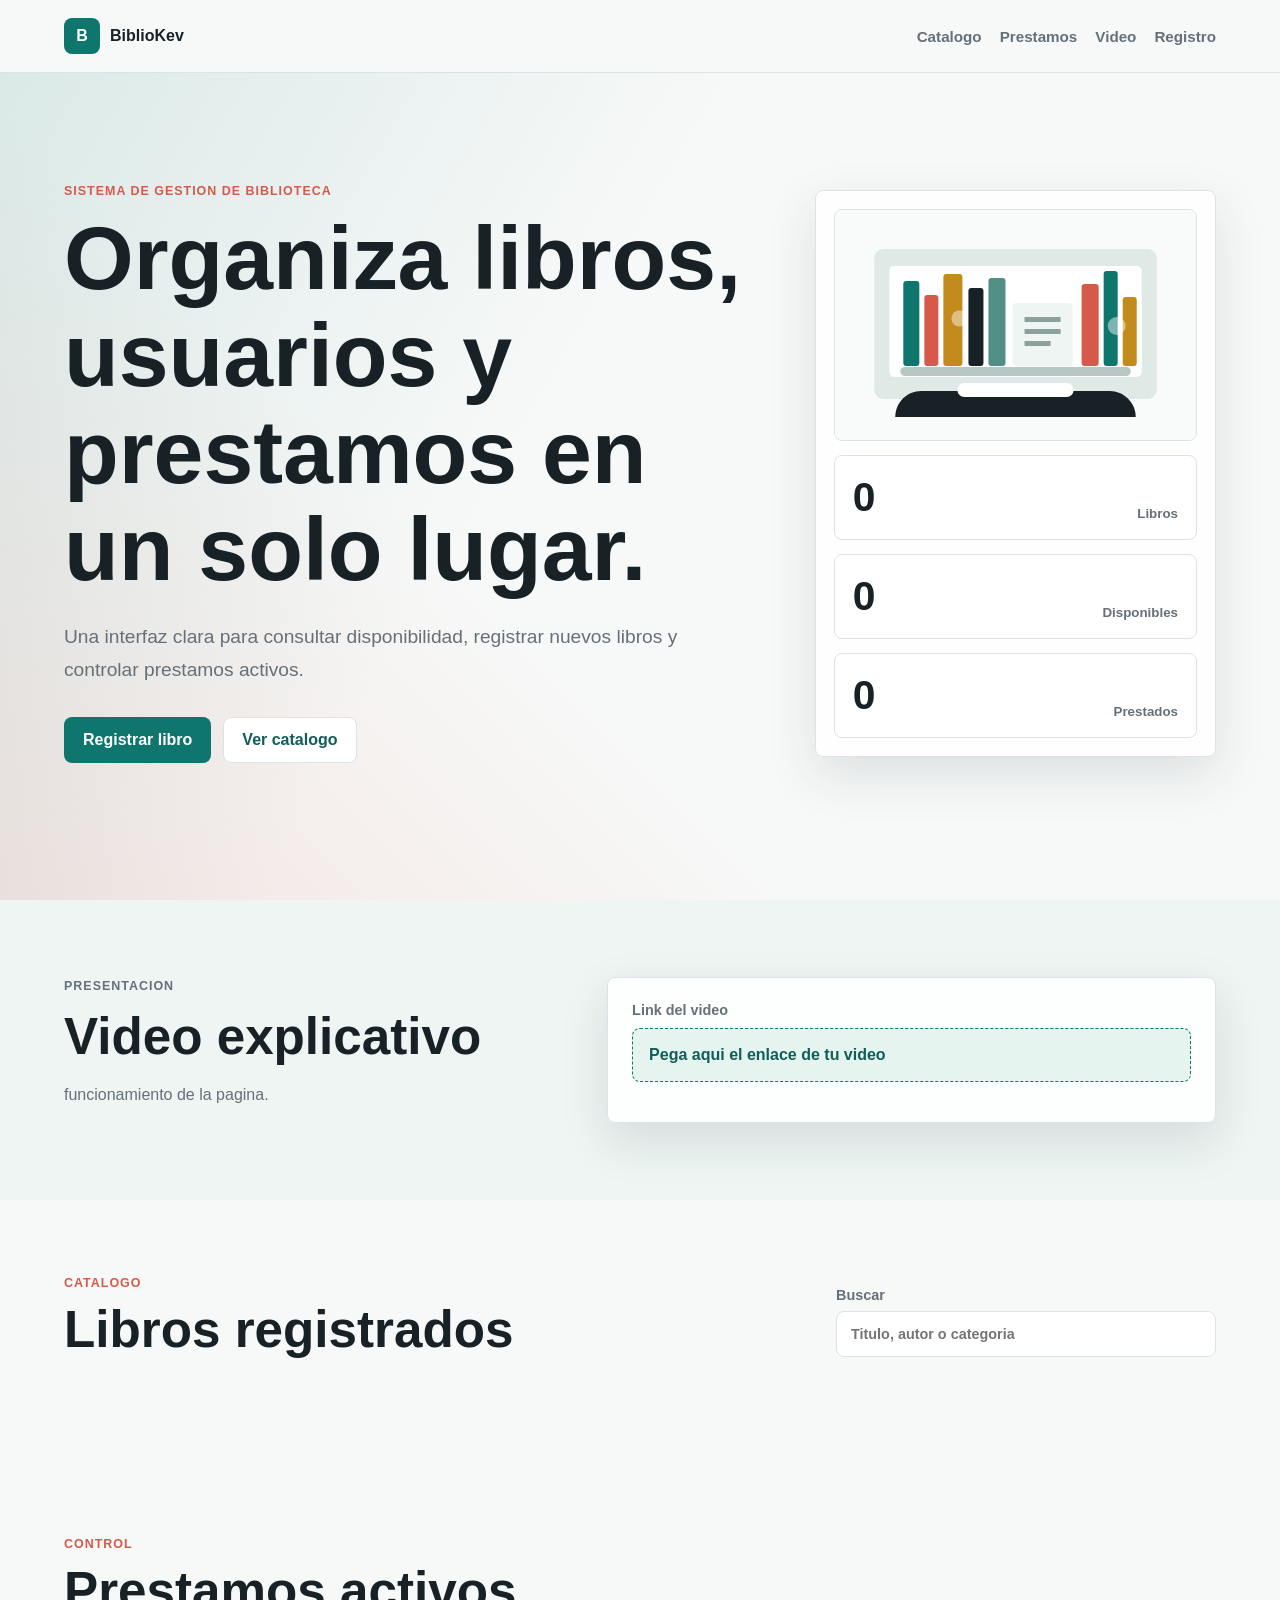
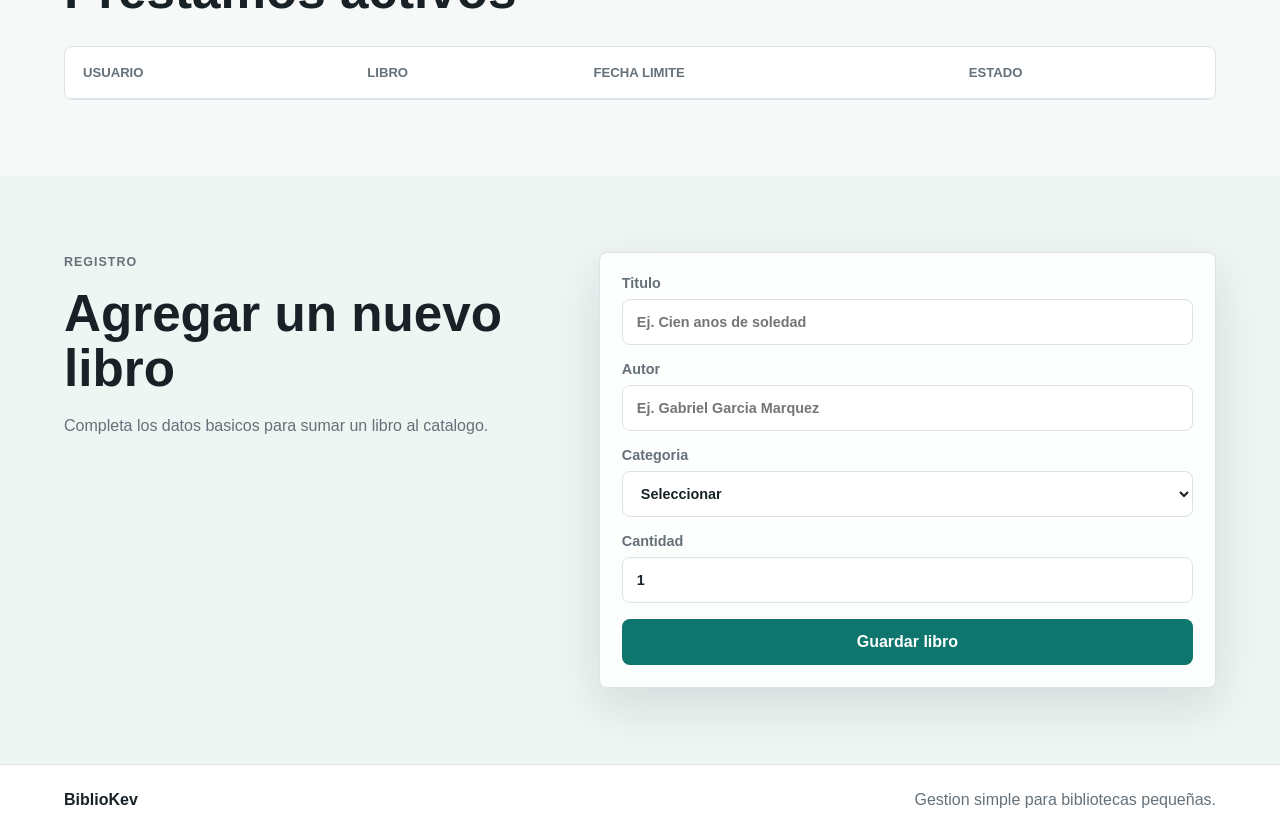
==== Index.html @ 70bfcc50 "daw" ====
<!DOCTYPE html>
<html lang="es">
<head>
  <meta charset="UTF-8">
  <meta name="viewport" content="width=device-width, initial-scale=1.0">
  <title>BiblioKev</title>
  <link rel="stylesheet" href="Estilos.css">
</head>
<body>
  <header class="topbar">
    <a class="brand" href="#">
      <span class="brand-mark">B</span>
      <span>BiblioKev</span>
    </a>
    <nav class="nav">
      <a href="#catalogo">Catalogo</a>
      <a href="#prestamos">Prestamos</a>
      <a href="#video">Video</a>
      <a href="#registro">Registro</a>
    </nav>
  </header>

  <main>
    <section class="hero">
      <div class="hero-content">
        <p class="eyebrow">Sistema de gestion de biblioteca</p>
        <h1>Organiza libros, usuarios y prestamos en un solo lugar.</h1>
        <p class="hero-copy">
          Una interfaz clara para consultar disponibilidad, registrar nuevos libros y controlar prestamos activos.
        </p>
        <div class="hero-actions">
          <a class="button primary" href="#registro">Registrar libro</a>
          <a class="button secondary" href="#catalogo">Ver catalogo</a>
        </div>
      </div>

      <div class="hero-panel">
        <img class="hero-visual" src="assets/library-shelf.svg" alt="Estanteria con libros organizados">
        <div class="metric">
          <span id="totalLibros">0</span>
          <small>Libros</small>
        </div>
        <div class="metric">
          <span id="disponibles">0</span>
          <small>Disponibles</small>
        </div>
        <div class="metric">
          <span id="prestados">0</span>
          <small>Prestados</small>
        </div>
      </div>
    </section>

    <section class="section video-section" id="video">
      <div class="video-copy">
        <p class="eyebrow">Presentacion</p>
        <h2>Video explicativo</h2>
        <p>
          funcionamiento de la pagina.
        </p>
      </div>
      <div class="video-link-box">
        <span class="video-label">Link del video</span>
        <a class="video-link" href="#" target="_blank" rel="noopener">
          Pega aqui el enlace de tu video
        </a>
        
          
        </p>
      </div>
    </section>

    <section class="section" id="catalogo">
      <div class="section-heading">
        <div>
          <p class="eyebrow">Catalogo</p>
          <h2>Libros registrados</h2>
        </div>
        <label class="search">
          <span>Buscar</span>
          <input id="busqueda" type="search" placeholder="Titulo, autor o categoria">
        </label>
      </div>
      <div class="book-grid" id="listaLibros"></div>
    </section>

    <section class="split-section" id="prestamos">
      <div class="section-heading compact">
        <div>
          <p class="eyebrow">Control</p>
          <h2>Prestamos activos</h2>
        </div>
      </div>
      <div class="table-wrap">
        <table>
          <thead>
            <tr>
              <th>Usuario</th>
              <th>Libro</th>
              <th>Fecha limite</th>
              <th>Estado</th>
            </tr>
          </thead>
          <tbody id="tablaPrestamos"></tbody>
        </table>
      </div>
    </section>

    <section class="form-section" id="registro">
      <div class="form-copy">
        <p class="eyebrow">Registro</p>
        <h2>Agregar un nuevo libro</h2>
        <p>Completa los datos basicos para sumar un libro al catalogo.</p>
      </div>

      <form id="formLibro" class="book-form">
        <label>
          Titulo
          <input name="titulo" type="text" placeholder="Ej. Cien anos de soledad" required>
        </label>
        <label>
          Autor
          <input name="autor" type="text" placeholder="Ej. Gabriel Garcia Marquez" required>
        </label>
        <label>
          Categoria
          <select name="categoria" required>
            <option value="">Seleccionar</option>
            <option>Novela</option>
            <option>Ciencia</option>
            <option>Historia</option>
            <option>Tecnologia</option>
            <option>Infantil</option>
          </select>
        </label>
        <label>
          Cantidad
          <input name="cantidad" type="number" min="1" value="1" required>
        </label>
        <button class="button primary" type="submit">Guardar libro</button>
      </form>
    </section>
  </main>

  <footer class="footer">
    <span>BiblioKev</span>
    <span>Gestion simple para bibliotecas pequeñas.</span>
  </footer>

  <script src="biblioteca.js"></script>
</body>
</html>
---- Estilos.css ----
:root {
  --ink: #172126;
  --muted: #657078;
  --line: #dce3e8;
  --paper: #f7f9f8;
  --white: #ffffff;
  --teal: #0f766e;
  --teal-dark: #115e59;
  --coral: #d65a4a;
  --gold: #c38a1c;
  --green-soft: #e5f4ef;
  --red-soft: #fbe9e5;
  --shadow: 0 18px 50px rgba(26, 43, 49, 0.12);
}

* {
  box-sizing: border-box;
}

html {
  scroll-behavior: smooth;
}

body {
  margin: 0;
  color: var(--ink);
  background: var(--paper);
  font-family: Arial, sans-serif;
}

a {
  color: inherit;
  text-decoration: none;
}

.topbar {
  position: sticky;
  top: 0;
  z-index: 10;
  display: flex;
  align-items: center;
  justify-content: space-between;
  gap: 24px;
  padding: 18px clamp(18px, 5vw, 64px);
  background: rgba(247, 249, 248, 0.94);
  border-bottom: 1px solid var(--line);
}

.brand {
  display: inline-flex;
  align-items: center;
  gap: 10px;
  font-weight: 800;
}

.brand-mark {
  display: grid;
  width: 36px;
  height: 36px;
  place-items: center;
  color: var(--white);
  background: var(--teal);
  border-radius: 8px;
}

.nav {
  display: flex;
  gap: 18px;
  color: var(--muted);
  font-size: 0.95rem;
  font-weight: 700;
}

.nav a:hover {
  color: var(--teal-dark);
}

.hero {
  display: grid;
  grid-template-columns: minmax(0, 1.1fr) minmax(280px, 0.65fr);
  gap: clamp(24px, 6vw, 72px);
  align-items: center;
  min-height: calc(100vh - 73px);
  padding: 58px clamp(18px, 5vw, 64px) 84px;
  background:
    linear-gradient(120deg, rgba(15, 118, 110, 0.12), transparent 42%),
    linear-gradient(45deg, rgba(214, 90, 74, 0.13), transparent 38%),
    var(--paper);
}

.hero-content {
  max-width: 780px;
}

.eyebrow {
  margin: 0 0 12px;
  color: var(--coral);
  font-size: 0.78rem;
  font-weight: 800;
  letter-spacing: 0.08em;
  text-transform: uppercase;
}

h1,
h2,
h3 {
  margin: 0;
  line-height: 1.08;
}

h1 {
  max-width: 860px;
  font-size: clamp(2.45rem, 7vw, 5.6rem);
}

h2 {
  font-size: clamp(2rem, 4vw, 3.2rem);
}

.hero-copy,
.form-copy p,
.video-copy p,
.hint {
  color: var(--muted);
  line-height: 1.7;
}

.hero-copy {
  max-width: 620px;
  margin: 24px 0 0;
  font-size: clamp(1rem, 2vw, 1.2rem);
}

.hero-actions {
  display: flex;
  flex-wrap: wrap;
  gap: 12px;
  margin-top: 30px;
}

.button {
  display: inline-flex;
  align-items: center;
  justify-content: center;
  min-height: 46px;
  padding: 0 18px;
  border: 1px solid transparent;
  border-radius: 8px;
  font: inherit;
  font-weight: 800;
  cursor: pointer;
}

.button.primary {
  color: var(--white);
  background: var(--teal);
}

.button.secondary {
  color: var(--teal-dark);
  background: var(--white);
  border-color: var(--line);
}

.hero-panel,
.video-link-box,
.book-form {
  background: rgba(255, 255, 255, 0.9);
  border: 1px solid var(--line);
  border-radius: 8px;
  box-shadow: var(--shadow);
}

.hero-panel {
  display: grid;
  gap: 14px;
  padding: 18px;
}

.hero-visual {
  display: block;
  width: 100%;
  aspect-ratio: 720 / 460;
  object-fit: cover;
  background: var(--white);
  border: 1px solid var(--line);
  border-radius: 8px;
}

.metric {
  display: flex;
  align-items: end;
  justify-content: space-between;
  gap: 18px;
  padding: 18px;
  background: var(--white);
  border: 1px solid var(--line);
  border-radius: 8px;
}

.metric span {
  font-size: 2.55rem;
  font-weight: 800;
}

.metric small {
  color: var(--muted);
  font-weight: 700;
}

.section,
.split-section,
.form-section {
  padding: 76px clamp(18px, 5vw, 64px);
}

.video-section {
  display: grid;
  grid-template-columns: minmax(0, 0.8fr) minmax(300px, 1fr);
  gap: clamp(22px, 5vw, 56px);
  align-items: center;
  background: #eef5f3;
}

.video-link-box {
  padding: 24px;
}

.video-label {
  display: block;
  margin-bottom: 10px;
  color: var(--muted);
  font-size: 0.9rem;
  font-weight: 800;
}

.video-link {
  display: flex;
  align-items: center;
  min-height: 54px;
  padding: 0 16px;
  color: var(--teal-dark);
  background: var(--green-soft);
  border: 1px dashed var(--teal);
  border-radius: 8px;
  font-weight: 800;
}

.hint {
  margin: 12px 0 0;
  font-size: 0.92rem;
}

.section-heading {
  display: flex;
  align-items: end;
  justify-content: space-between;
  gap: 24px;
  margin-bottom: 28px;
}

.search,
.book-form label {
  display: grid;
  gap: 8px;
  color: var(--muted);
  font-size: 0.9rem;
  font-weight: 700;
}

.search {
  width: min(380px, 100%);
}

input,
select {
  width: 100%;
  min-height: 46px;
  padding: 0 14px;
  color: var(--ink);
  background: var(--white);
  border: 1px solid var(--line);
  border-radius: 8px;
  font: inherit;
}

.book-grid {
  display: grid;
  grid-template-columns: repeat(3, minmax(0, 1fr));
  gap: 16px;
}

.book-card {
  display: grid;
  min-height: 230px;
  padding: 20px;
  background: var(--white);
  border: 1px solid var(--line);
  border-radius: 8px;
}

.book-card p {
  margin: 8px 0 0;
  color: var(--muted);
  line-height: 1.5;
}

.book-meta,
.card-actions {
  display: flex;
  flex-wrap: wrap;
  gap: 8px;
  margin-top: 18px;
}

.card-actions {
  align-self: end;
}

.card-actions button {
  min-height: 38px;
  padding: 0 12px;
  color: var(--teal-dark);
  background: var(--white);
  border: 1px solid var(--line);
  border-radius: 8px;
  font: inherit;
  font-size: 0.88rem;
  font-weight: 800;
  cursor: pointer;
}

.card-actions button:disabled {
  color: #9aa5aa;
  cursor: not-allowed;
  background: #f2f5f4;
}

.tag {
  display: inline-flex;
  align-items: center;
  min-height: 30px;
  padding: 0 10px;
  border-radius: 999px;
  font-size: 0.82rem;
  font-weight: 800;
}

.tag.category {
  color: #5e410c;
  background: #fff2ce;
}

.tag.available {
  color: var(--teal-dark);
  background: var(--green-soft);
}

.tag.borrowed {
  color: #9a3125;
  background: var(--red-soft);
}

.empty {
  grid-column: 1 / -1;
  margin: 0;
  padding: 22px;
  color: var(--muted);
  background: var(--white);
  border: 1px solid var(--line);
  border-radius: 8px;
}

.table-wrap {
  overflow-x: auto;
  background: var(--white);
  border: 1px solid var(--line);
  border-radius: 8px;
}

table {
  width: 100%;
  min-width: 680px;
  border-collapse: collapse;
}

th,
td {
  padding: 18px;
  text-align: left;
  border-bottom: 1px solid var(--line);
}

th {
  color: var(--muted);
  font-size: 0.82rem;
  text-transform: uppercase;
}

.status {
  color: var(--teal-dark);
  font-weight: 800;
}

.status.due-soon {
  color: var(--gold);
}

.form-section {
  display: grid;
  grid-template-columns: minmax(0, 0.75fr) minmax(320px, 1fr);
  gap: clamp(24px, 6vw, 72px);
  align-items: start;
  background: #eef5f3;
}

.book-form {
  display: grid;
  gap: 16px;
  padding: 22px;
}

.footer {
  display: flex;
  justify-content: space-between;
  gap: 18px;
  padding: 26px clamp(18px, 5vw, 64px);
  color: var(--muted);
  background: var(--white);
  border-top: 1px solid var(--line);
}

.footer span:first-child {
  color: var(--ink);
  font-weight: 800;
}

@media (max-width: 880px) {
  .hero,
  .video-section,
  .form-section {
    grid-template-columns: 1fr;
  }

  .hero {
    min-height: auto;
  }

  .section-heading {
    align-items: start;
    flex-direction: column;
  }

  .book-grid {
    grid-template-columns: repeat(2, minmax(0, 1fr));
  }
}

@media (max-width: 620px) {
  .topbar,
  .footer {
    align-items: flex-start;
    flex-direction: column;
  }

  .nav {
    flex-wrap: wrap;
  }

  .book-grid {
    grid-template-columns: 1fr;
  }
}
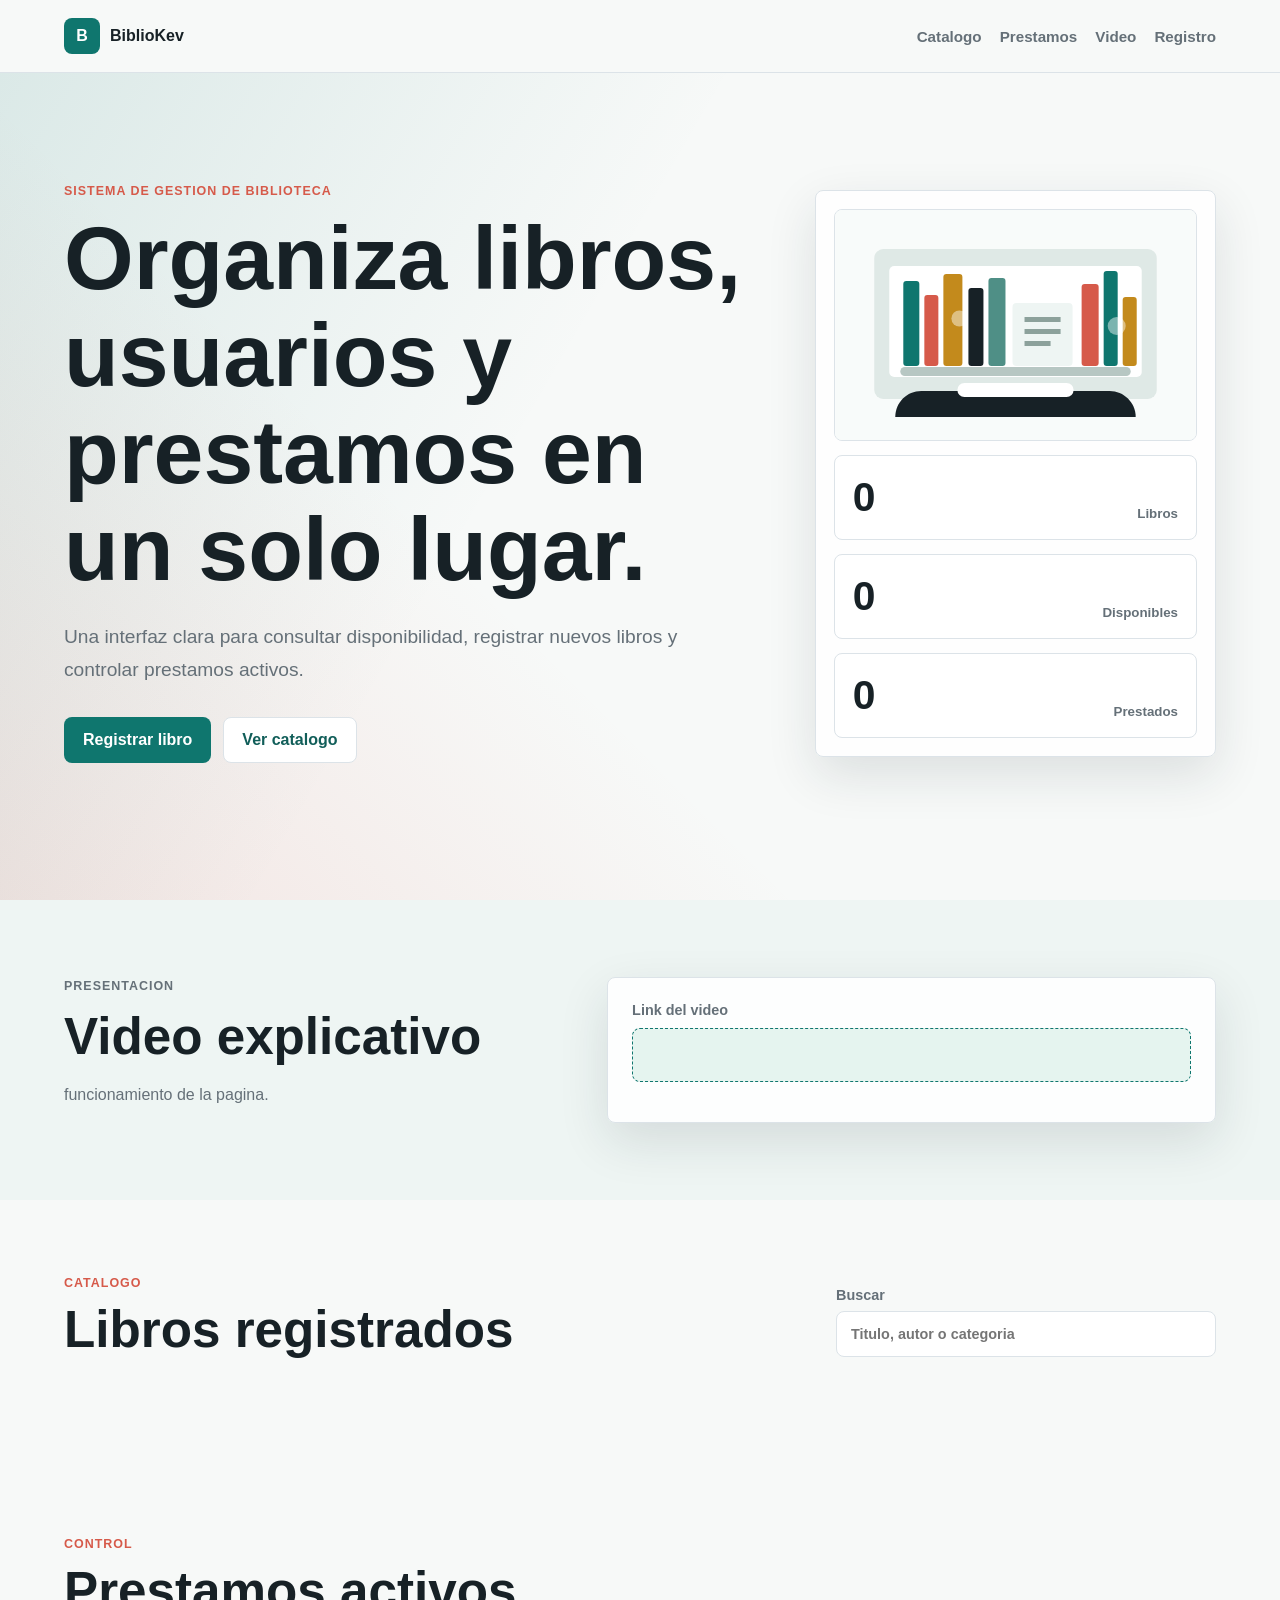
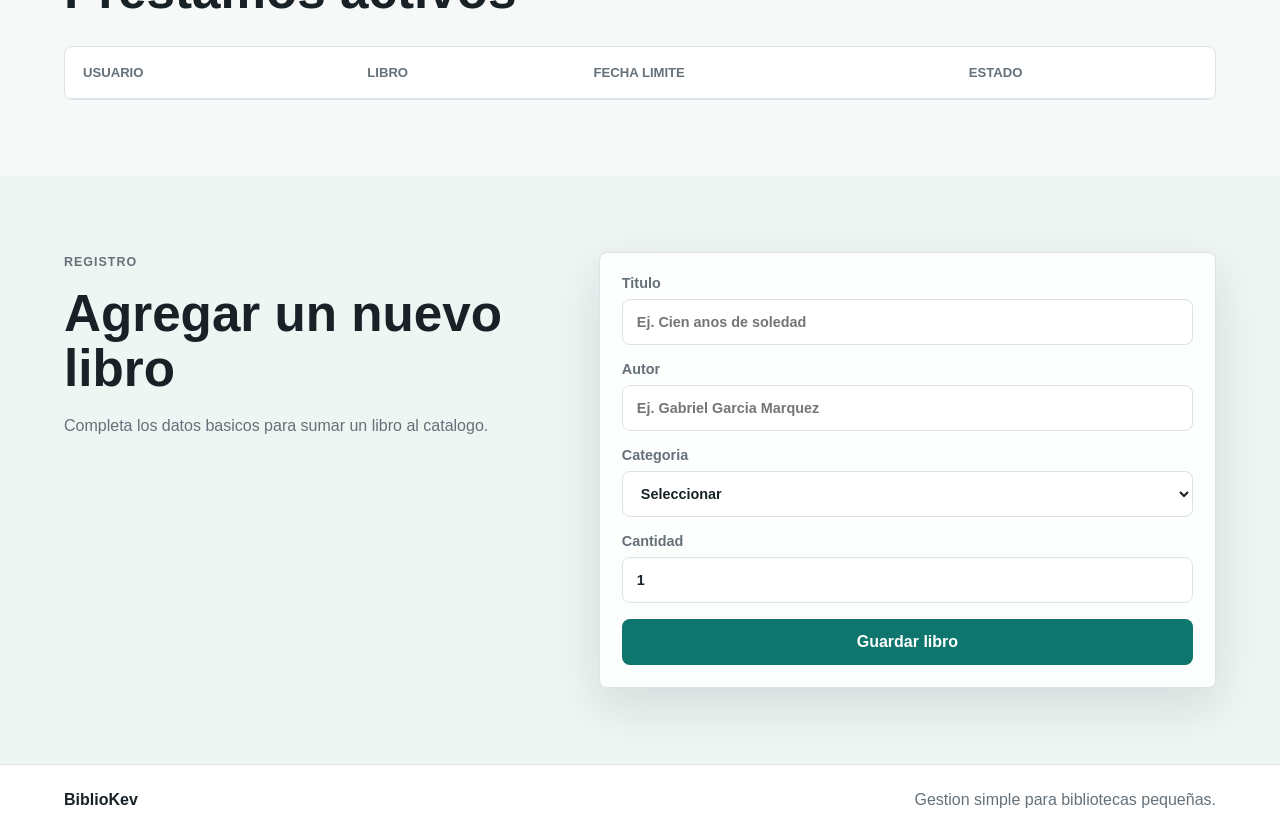
==== commit a6d716f0: "agregue link" ====
--- a/Index.html
+++ b/Index.html
@@ -61,8 +61,8 @@
       </div>
       <div class="video-link-box">
         <span class="video-label">Link del video</span>
-        <a class="video-link" href="#" target="_blank" rel="noopener">
-          Pega aqui el enlace de tu video
+        <a class="video-link" href="https://youtu.be/h29bUOtnreI" target="_blank" rel="noopener">
+         
         </a>
         
           
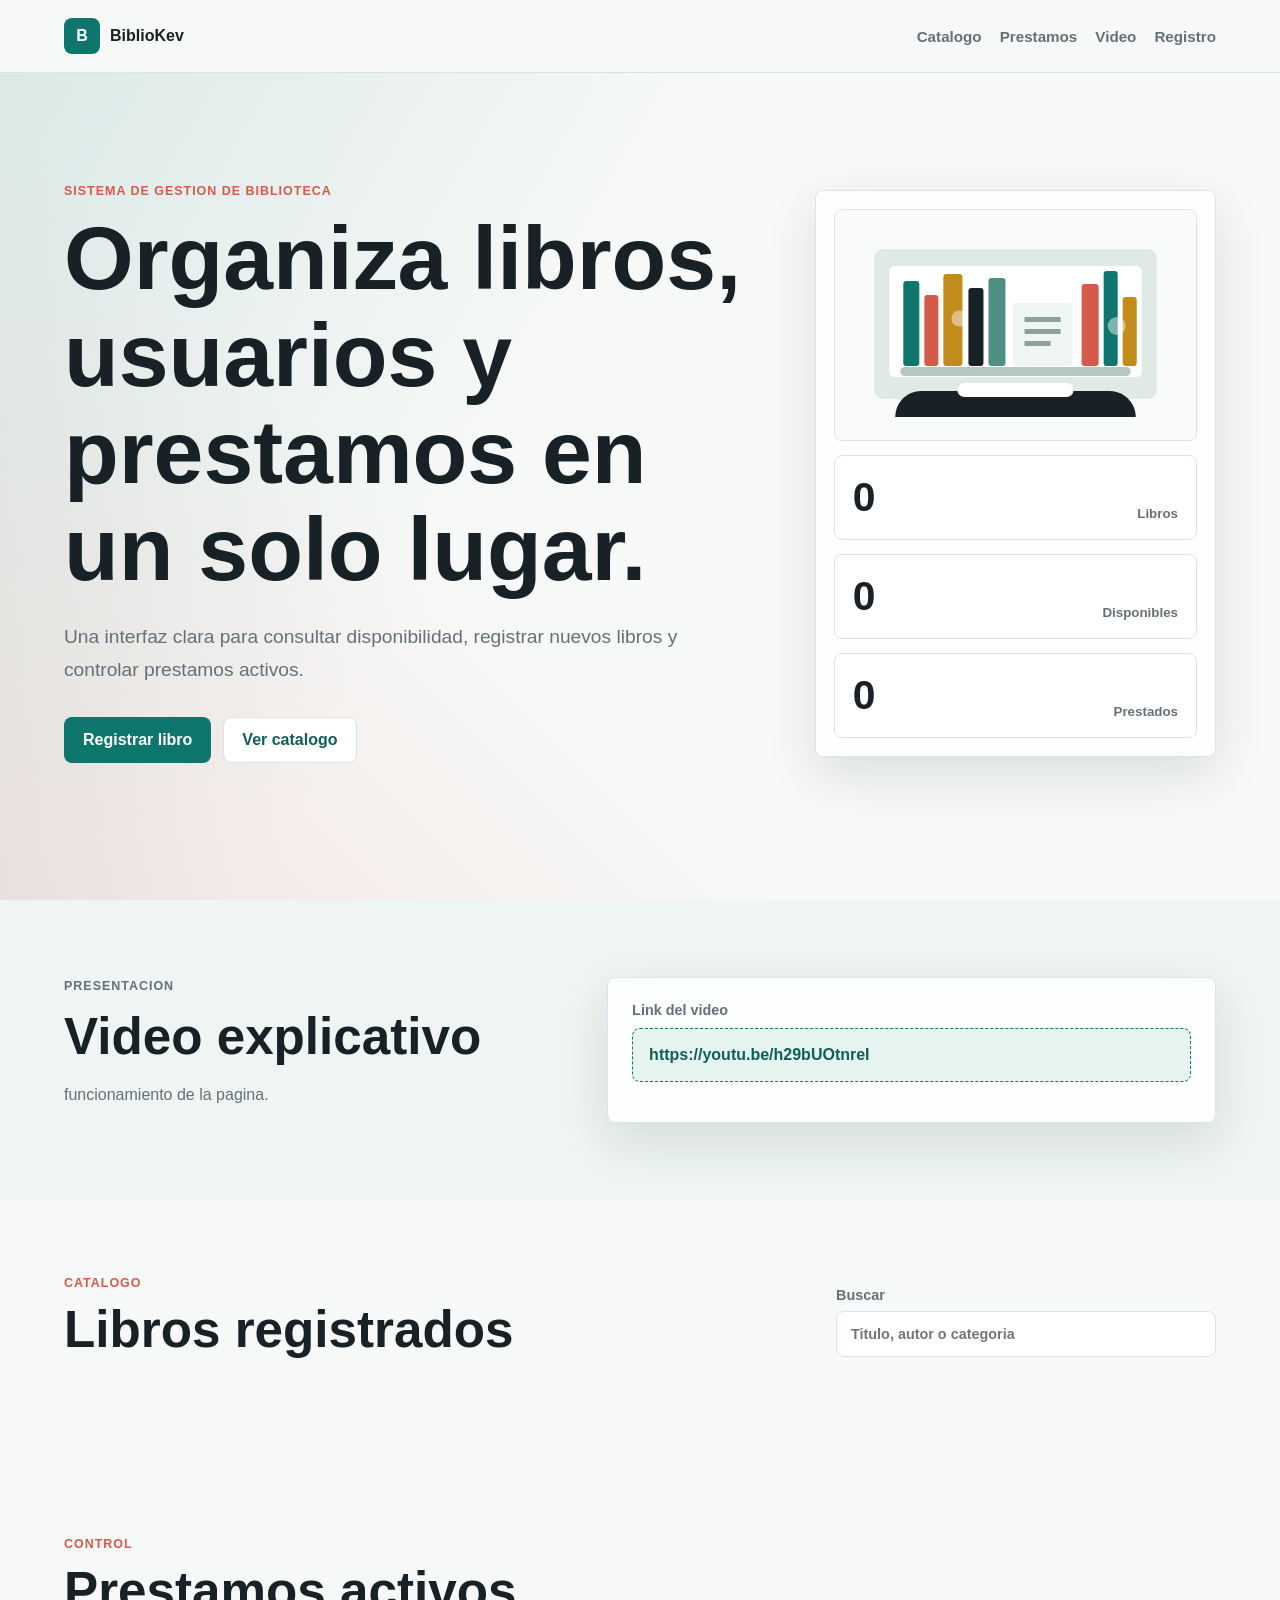
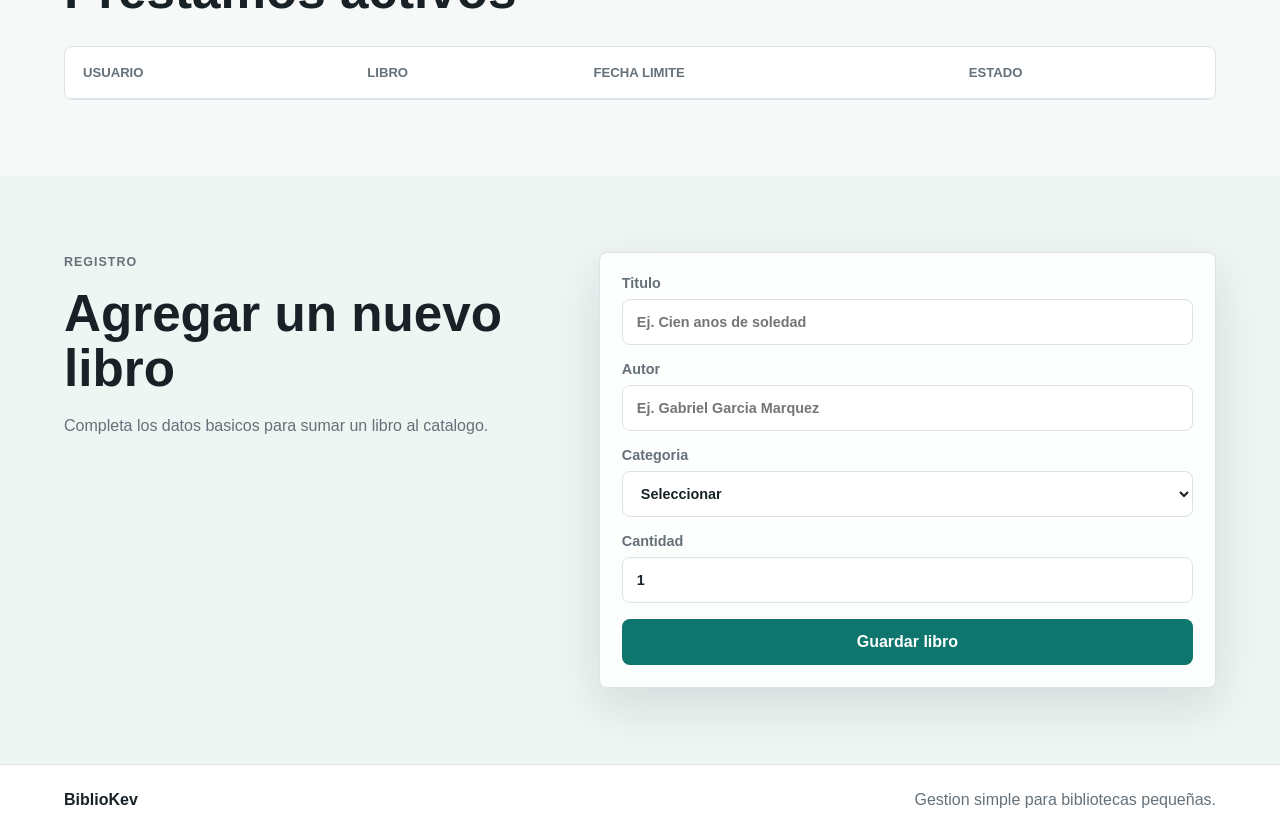
==== commit 88e81948: "link ahora si" ====
--- a/Index.html
+++ b/Index.html
@@ -62,7 +62,7 @@
       <div class="video-link-box">
         <span class="video-label">Link del video</span>
         <a class="video-link" href="https://youtu.be/h29bUOtnreI" target="_blank" rel="noopener">
-         
+         https://youtu.be/h29bUOtnreI
         </a>
         
           
